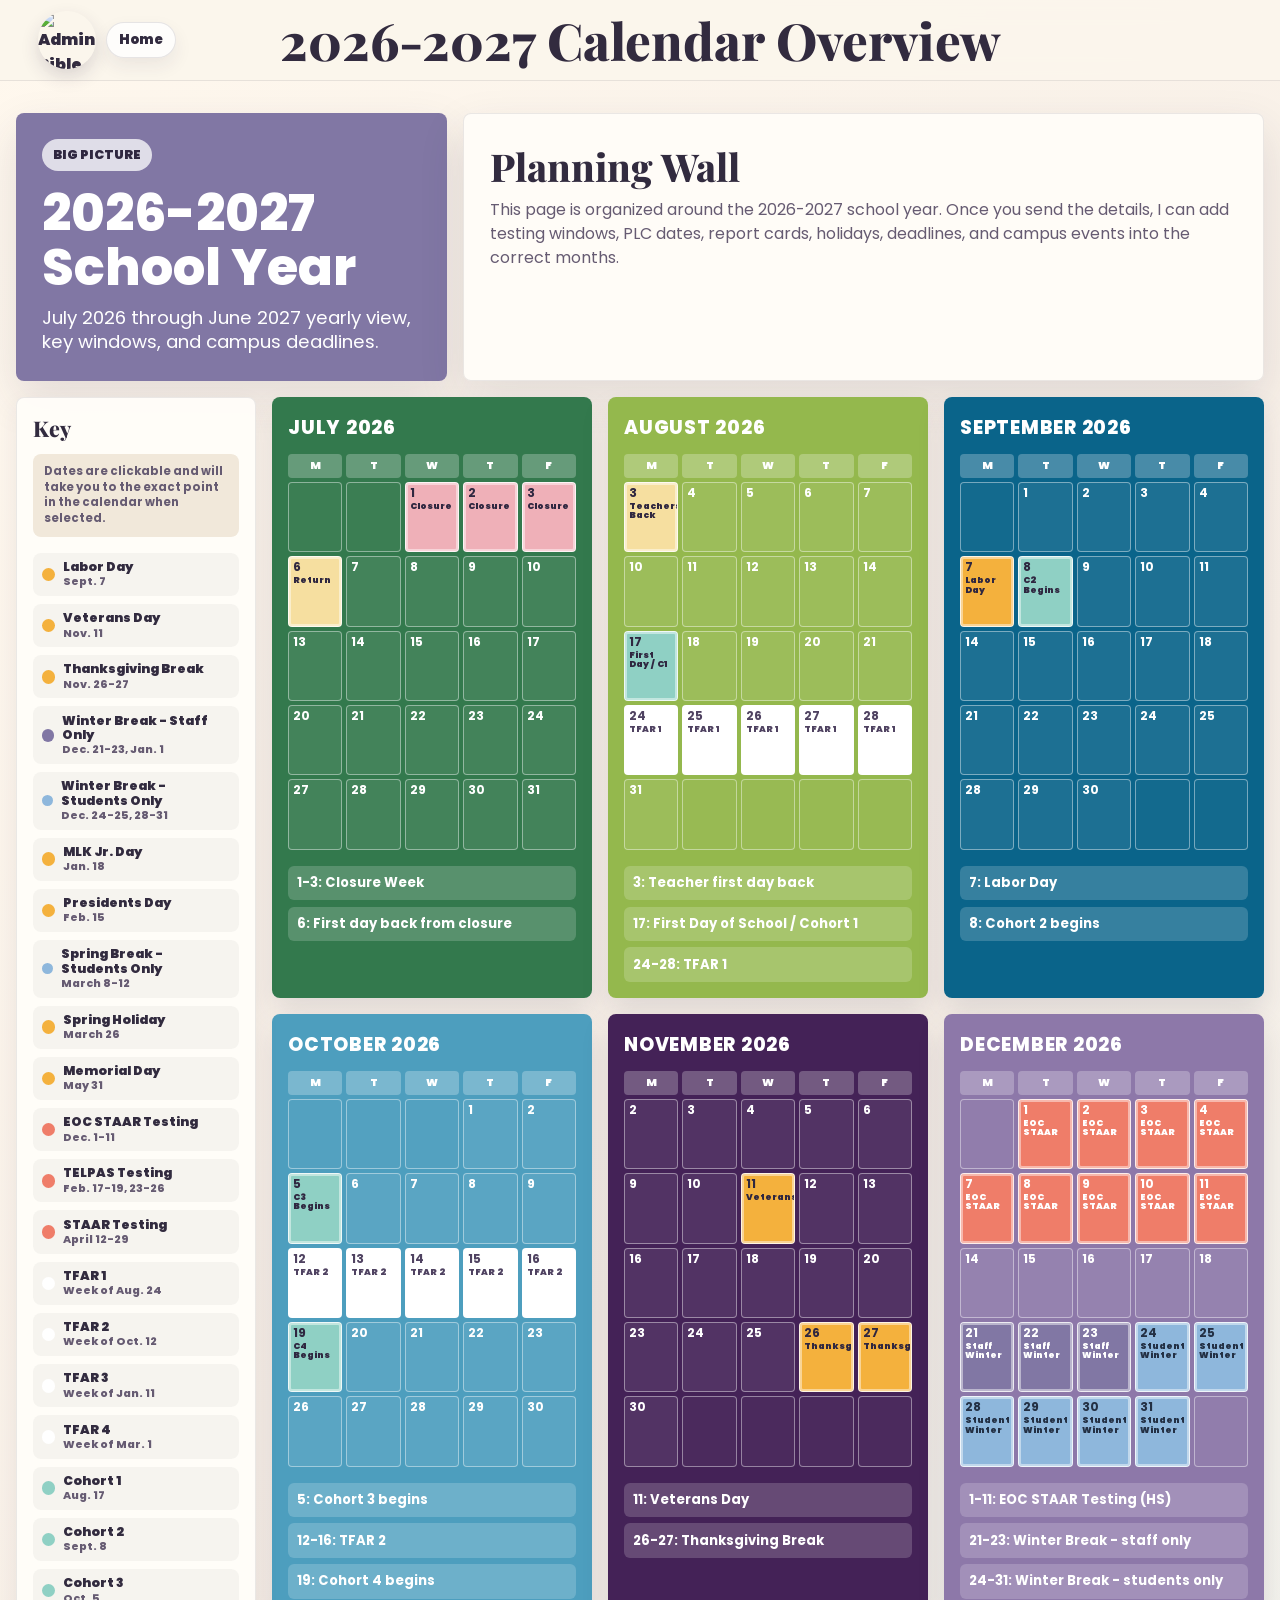
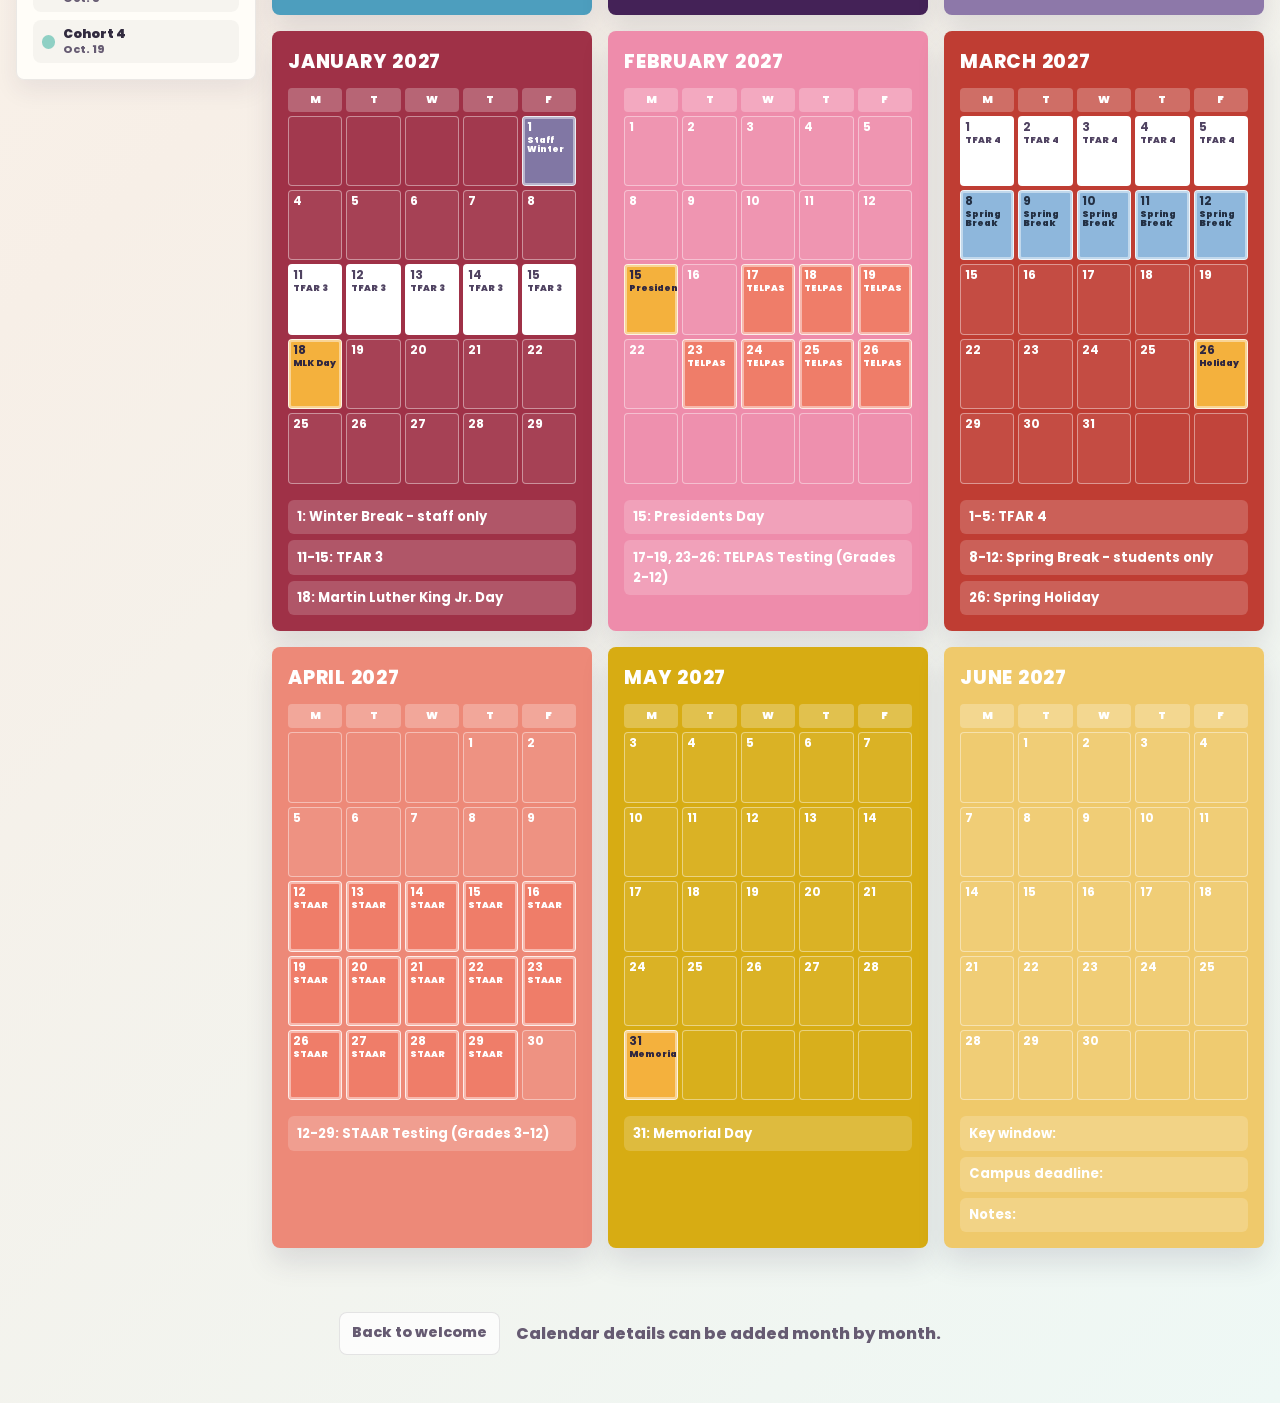
==== calendar-overview.html @ 31f6d1d5 "Add files via upload" ====
<!doctype html>
<html lang="en">
  <head>
    <meta charset="UTF-8" />
    <meta name="viewport" content="width=device-width, initial-scale=1.0" />
    <title>2026-2027 Calendar Overview | Admin Bible Site</title>
    <link rel="preconnect" href="https://fonts.googleapis.com" />
    <link rel="preconnect" href="https://fonts.gstatic.com" crossorigin />
    <link href="https://fonts.googleapis.com/css2?family=Playfair+Display:wght@700;800&family=Poppins:wght@400;500;600;700;800;900&display=swap" rel="stylesheet" />
    <link rel="stylesheet" href="styles.css" />
  </head>
  <body>
    <header class="site-header" id="home">
      <div class="brand-group"><a class="brand" href="index.html" aria-label="Admin Bible Site home"><img src="assets/admin-bible-logo.png" alt="Admin Bible logo" /></a><a class="home-pill" href="index.html">Home</a></div>
      <div class="header-welcome">2026-2027 Calendar Overview</div>
      <div class="header-spacer" aria-hidden="true"></div>
    </header>

    <main class="calendar-overview-page">
      <section class="overview-hero">
        <div class="overview-intro-card">
          <span>Big Picture</span>
          <h1>2026-2027 School Year</h1>
          <p>July 2026 through June 2027 yearly view, key windows, and campus deadlines.</p>
        </div>
        <div class="overview-helper">
          <h2>Planning Wall</h2>
          <p>This page is organized around the 2026-2027 school year. Once you send the details, I can add testing windows, PLC dates, report cards, holidays, deadlines, and campus events into the correct months.</p>
        </div>
      </section>

      <section class="calendar-workspace">
        <aside class="calendar-key" aria-label="Clickable calendar key">
          <h2>Key</h2>
          <p class="key-note">Dates are clickable and will take you to the exact point in the calendar when selected.</p>
          <a href="#labor-day"><b class="legend-dot dayoff"></b><span>Labor Day<br><small>Sept. 7</small></span></a>
          <a href="#veterans-day"><b class="legend-dot dayoff"></b><span>Veterans Day<br><small>Nov. 11</small></span></a>
          <a href="#thanksgiving-break"><b class="legend-dot dayoff"></b><span>Thanksgiving Break<br><small>Nov. 26-27</small></span></a>
          <a href="#winter-staff"><b class="legend-dot staffonly"></b><span>Winter Break - Staff Only<br><small>Dec. 21-23, Jan. 1</small></span></a>
          <a href="#winter-students"><b class="legend-dot studentonly"></b><span>Winter Break - Students Only<br><small>Dec. 24-25, 28-31</small></span></a>
          <a href="#mlk-day"><b class="legend-dot dayoff"></b><span>MLK Jr. Day<br><small>Jan. 18</small></span></a>
          <a href="#presidents-day"><b class="legend-dot dayoff"></b><span>Presidents Day<br><small>Feb. 15</small></span></a>
          <a href="#spring-break"><b class="legend-dot studentonly"></b><span>Spring Break - Students Only<br><small>March 8-12</small></span></a>
          <a href="#spring-holiday"><b class="legend-dot dayoff"></b><span>Spring Holiday<br><small>March 26</small></span></a>
          <a href="#memorial-day"><b class="legend-dot dayoff"></b><span>Memorial Day<br><small>May 31</small></span></a>
          <a href="#eoc-staar"><b class="legend-dot testing"></b><span>EOC STAAR Testing<br><small>Dec. 1-11</small></span></a>
          <a href="#telpas"><b class="legend-dot testing"></b><span>TELPAS Testing<br><small>Feb. 17-19, 23-26</small></span></a>
          <a href="#staar"><b class="legend-dot testing"></b><span>STAAR Testing<br><small>April 12-29</small></span></a>
          <a href="#tfar-1"><b class="legend-dot benchmark"></b><span>TFAR 1<br><small>Week of Aug. 24</small></span></a>
          <a href="#tfar-2"><b class="legend-dot benchmark"></b><span>TFAR 2<br><small>Week of Oct. 12</small></span></a>
          <a href="#tfar-3"><b class="legend-dot benchmark"></b><span>TFAR 3<br><small>Week of Jan. 11</small></span></a>
          <a href="#tfar-4"><b class="legend-dot benchmark"></b><span>TFAR 4<br><small>Week of Mar. 1</small></span></a>
          <a href="#cohort-1"><b class="legend-dot cohort"></b><span>Cohort 1<br><small>Aug. 17</small></span></a>
          <a href="#cohort-2"><b class="legend-dot cohort"></b><span>Cohort 2<br><small>Sept. 8</small></span></a>
          <a href="#cohort-3"><b class="legend-dot cohort"></b><span>Cohort 3<br><small>Oct. 5</small></span></a>
          <a href="#cohort-4"><b class="legend-dot cohort"></b><span>Cohort 4<br><small>Oct. 19</small></span></a>
        </aside>
        <section class="year-wall" aria-label="2026-2027 school year weekday calendar overview">
          <article class="month-card m-jul" id="july-2026">
            <h3>JULY 2026</h3>
            <div class="mini-calendar weekday-only" aria-label="July 2026 weekday planning grid">
              <span class="weekday">M</span><span class="weekday">T</span><span class="weekday">W</span><span class="weekday">T</span><span class="weekday">F</span><span class="empty"></span><span class="empty"></span><span class="date-cell event-day closure" title="Closure Week" id="closure-week"><b>1</b><em>Closure</em></span><span class="date-cell event-day closure" title="Closure Week"><b>2</b><em>Closure</em></span><span class="date-cell event-day closure" title="Closure Week"><b>3</b><em>Closure</em></span><span class="date-cell event-day return" title="First day back from closure" id="closure-return"><b>6</b><em>Return</em></span><span class="date-cell"><b>7</b></span><span class="date-cell"><b>8</b></span><span class="date-cell"><b>9</b></span><span class="date-cell"><b>10</b></span><span class="date-cell"><b>13</b></span><span class="date-cell"><b>14</b></span><span class="date-cell"><b>15</b></span><span class="date-cell"><b>16</b></span><span class="date-cell"><b>17</b></span><span class="date-cell"><b>20</b></span><span class="date-cell"><b>21</b></span><span class="date-cell"><b>22</b></span><span class="date-cell"><b>23</b></span><span class="date-cell"><b>24</b></span><span class="date-cell"><b>27</b></span><span class="date-cell"><b>28</b></span><span class="date-cell"><b>29</b></span><span class="date-cell"><b>30</b></span><span class="date-cell"><b>31</b></span>
            </div>
            <div class="month-notes">
              <p>1-3: Closure Week</p><p>6: First day back from closure</p>
            </div>
          </article>
<article class="month-card m-aug" id="august-2026">
            <h3>AUGUST 2026</h3>
            <div class="mini-calendar weekday-only" aria-label="August 2026 weekday planning grid">
              <span class="weekday">M</span><span class="weekday">T</span><span class="weekday">W</span><span class="weekday">T</span><span class="weekday">F</span><span class="date-cell event-day teacher" title="Teacher first day back" id="teacher-return"><b>3</b><em>Teachers Back</em></span><span class="date-cell"><b>4</b></span><span class="date-cell"><b>5</b></span><span class="date-cell"><b>6</b></span><span class="date-cell"><b>7</b></span><span class="date-cell"><b>10</b></span><span class="date-cell"><b>11</b></span><span class="date-cell"><b>12</b></span><span class="date-cell"><b>13</b></span><span class="date-cell"><b>14</b></span><span class="date-cell event-day cohort" title="First Day of School / Cohort 1" id="cohort-1"><b>17</b><em>First Day / C1</em></span><span class="date-cell"><b>18</b></span><span class="date-cell"><b>19</b></span><span class="date-cell"><b>20</b></span><span class="date-cell"><b>21</b></span><span class="date-cell event-day benchmark" title="TFAR 1" id="tfar-1"><b>24</b><em>TFAR 1</em></span><span class="date-cell event-day benchmark" title="TFAR 1"><b>25</b><em>TFAR 1</em></span><span class="date-cell event-day benchmark" title="TFAR 1"><b>26</b><em>TFAR 1</em></span><span class="date-cell event-day benchmark" title="TFAR 1"><b>27</b><em>TFAR 1</em></span><span class="date-cell event-day benchmark" title="TFAR 1"><b>28</b><em>TFAR 1</em></span><span class="date-cell"><b>31</b></span><span class="empty"></span><span class="empty"></span><span class="empty"></span><span class="empty"></span>
            </div>
            <div class="month-notes">
              <p>3: Teacher first day back</p><p>17: First Day of School / Cohort 1</p><p>24-28: TFAR 1</p>
            </div>
          </article>
<article class="month-card m-sep" id="september-2026">
            <h3>SEPTEMBER 2026</h3>
            <div class="mini-calendar weekday-only" aria-label="September 2026 weekday planning grid">
              <span class="weekday">M</span><span class="weekday">T</span><span class="weekday">W</span><span class="weekday">T</span><span class="weekday">F</span><span class="empty"></span><span class="date-cell"><b>1</b></span><span class="date-cell"><b>2</b></span><span class="date-cell"><b>3</b></span><span class="date-cell"><b>4</b></span><span class="date-cell event-day dayoff" title="Labor Day" id="labor-day"><b>7</b><em>Labor Day</em></span><span class="date-cell event-day cohort" title="Cohort 2 begins" id="cohort-2"><b>8</b><em>C2 Begins</em></span><span class="date-cell"><b>9</b></span><span class="date-cell"><b>10</b></span><span class="date-cell"><b>11</b></span><span class="date-cell"><b>14</b></span><span class="date-cell"><b>15</b></span><span class="date-cell"><b>16</b></span><span class="date-cell"><b>17</b></span><span class="date-cell"><b>18</b></span><span class="date-cell"><b>21</b></span><span class="date-cell"><b>22</b></span><span class="date-cell"><b>23</b></span><span class="date-cell"><b>24</b></span><span class="date-cell"><b>25</b></span><span class="date-cell"><b>28</b></span><span class="date-cell"><b>29</b></span><span class="date-cell"><b>30</b></span><span class="empty"></span><span class="empty"></span>
            </div>
            <div class="month-notes">
              <p>7: Labor Day</p><p>8: Cohort 2 begins</p>
            </div>
          </article>
<article class="month-card m-oct" id="october-2026">
            <h3>OCTOBER 2026</h3>
            <div class="mini-calendar weekday-only" aria-label="October 2026 weekday planning grid">
              <span class="weekday">M</span><span class="weekday">T</span><span class="weekday">W</span><span class="weekday">T</span><span class="weekday">F</span><span class="empty"></span><span class="empty"></span><span class="empty"></span><span class="date-cell"><b>1</b></span><span class="date-cell"><b>2</b></span><span class="date-cell event-day cohort" title="Cohort 3 begins" id="cohort-3"><b>5</b><em>C3 Begins</em></span><span class="date-cell"><b>6</b></span><span class="date-cell"><b>7</b></span><span class="date-cell"><b>8</b></span><span class="date-cell"><b>9</b></span><span class="date-cell event-day benchmark" title="TFAR 2" id="tfar-2"><b>12</b><em>TFAR 2</em></span><span class="date-cell event-day benchmark" title="TFAR 2"><b>13</b><em>TFAR 2</em></span><span class="date-cell event-day benchmark" title="TFAR 2"><b>14</b><em>TFAR 2</em></span><span class="date-cell event-day benchmark" title="TFAR 2"><b>15</b><em>TFAR 2</em></span><span class="date-cell event-day benchmark" title="TFAR 2"><b>16</b><em>TFAR 2</em></span><span class="date-cell event-day cohort" title="Cohort 4 begins" id="cohort-4"><b>19</b><em>C4 Begins</em></span><span class="date-cell"><b>20</b></span><span class="date-cell"><b>21</b></span><span class="date-cell"><b>22</b></span><span class="date-cell"><b>23</b></span><span class="date-cell"><b>26</b></span><span class="date-cell"><b>27</b></span><span class="date-cell"><b>28</b></span><span class="date-cell"><b>29</b></span><span class="date-cell"><b>30</b></span>
            </div>
            <div class="month-notes">
              <p>5: Cohort 3 begins</p><p>12-16: TFAR 2</p><p>19: Cohort 4 begins</p>
            </div>
          </article>
<article class="month-card m-nov" id="november-2026">
            <h3>NOVEMBER 2026</h3>
            <div class="mini-calendar weekday-only" aria-label="November 2026 weekday planning grid">
              <span class="weekday">M</span><span class="weekday">T</span><span class="weekday">W</span><span class="weekday">T</span><span class="weekday">F</span><span class="date-cell"><b>2</b></span><span class="date-cell"><b>3</b></span><span class="date-cell"><b>4</b></span><span class="date-cell"><b>5</b></span><span class="date-cell"><b>6</b></span><span class="date-cell"><b>9</b></span><span class="date-cell"><b>10</b></span><span class="date-cell event-day dayoff" title="Veterans Day" id="veterans-day"><b>11</b><em>Veterans</em></span><span class="date-cell"><b>12</b></span><span class="date-cell"><b>13</b></span><span class="date-cell"><b>16</b></span><span class="date-cell"><b>17</b></span><span class="date-cell"><b>18</b></span><span class="date-cell"><b>19</b></span><span class="date-cell"><b>20</b></span><span class="date-cell"><b>23</b></span><span class="date-cell"><b>24</b></span><span class="date-cell"><b>25</b></span><span class="date-cell event-day dayoff" title="Thanksgiving Break" id="thanksgiving-break"><b>26</b><em>Thanksgiving</em></span><span class="date-cell event-day dayoff" title="Thanksgiving Break"><b>27</b><em>Thanksgiving</em></span><span class="date-cell"><b>30</b></span><span class="empty"></span><span class="empty"></span><span class="empty"></span><span class="empty"></span>
            </div>
            <div class="month-notes">
              <p>11: Veterans Day</p><p>26-27: Thanksgiving Break</p>
            </div>
          </article>
<article class="month-card m-dec" id="december-2026">
            <h3>DECEMBER 2026</h3>
            <div class="mini-calendar weekday-only" aria-label="December 2026 weekday planning grid">
              <span class="weekday">M</span><span class="weekday">T</span><span class="weekday">W</span><span class="weekday">T</span><span class="weekday">F</span><span class="empty"></span><span class="date-cell event-day testing" title="EOC STAAR Testing (HS)" id="eoc-staar"><b>1</b><em>EOC STAAR</em></span><span class="date-cell event-day testing" title="EOC STAAR Testing (HS)"><b>2</b><em>EOC STAAR</em></span><span class="date-cell event-day testing" title="EOC STAAR Testing (HS)"><b>3</b><em>EOC STAAR</em></span><span class="date-cell event-day testing" title="EOC STAAR Testing (HS)"><b>4</b><em>EOC STAAR</em></span><span class="date-cell event-day testing" title="EOC STAAR Testing (HS)"><b>7</b><em>EOC STAAR</em></span><span class="date-cell event-day testing" title="EOC STAAR Testing (HS)"><b>8</b><em>EOC STAAR</em></span><span class="date-cell event-day testing" title="EOC STAAR Testing (HS)"><b>9</b><em>EOC STAAR</em></span><span class="date-cell event-day testing" title="EOC STAAR Testing (HS)"><b>10</b><em>EOC STAAR</em></span><span class="date-cell event-day testing" title="EOC STAAR Testing (HS)"><b>11</b><em>EOC STAAR</em></span><span class="date-cell"><b>14</b></span><span class="date-cell"><b>15</b></span><span class="date-cell"><b>16</b></span><span class="date-cell"><b>17</b></span><span class="date-cell"><b>18</b></span><span class="date-cell event-day staffonly" title="Winter Break - staff only" id="winter-staff"><b>21</b><em>Staff Winter</em></span><span class="date-cell event-day staffonly" title="Winter Break - staff only"><b>22</b><em>Staff Winter</em></span><span class="date-cell event-day staffonly" title="Winter Break - staff only"><b>23</b><em>Staff Winter</em></span><span class="date-cell event-day studentonly" title="Winter Break - students only" id="winter-students"><b>24</b><em>Student Winter</em></span><span class="date-cell event-day studentonly" title="Winter Break - students only"><b>25</b><em>Student Winter</em></span><span class="date-cell event-day studentonly" title="Winter Break - students only"><b>28</b><em>Student Winter</em></span><span class="date-cell event-day studentonly" title="Winter Break - students only"><b>29</b><em>Student Winter</em></span><span class="date-cell event-day studentonly" title="Winter Break - students only"><b>30</b><em>Student Winter</em></span><span class="date-cell event-day studentonly" title="Winter Break - students only"><b>31</b><em>Student Winter</em></span><span class="empty"></span>
            </div>
            <div class="month-notes">
              <p>1-11: EOC STAAR Testing (HS)</p><p>21-23: Winter Break - staff only</p><p>24-31: Winter Break - students only</p>
            </div>
          </article>
<article class="month-card m-jan" id="january-2027">
            <h3>JANUARY 2027</h3>
            <div class="mini-calendar weekday-only" aria-label="January 2027 weekday planning grid">
              <span class="weekday">M</span><span class="weekday">T</span><span class="weekday">W</span><span class="weekday">T</span><span class="weekday">F</span><span class="empty"></span><span class="empty"></span><span class="empty"></span><span class="empty"></span><span class="date-cell event-day staffonly" title="Winter Break - staff only" id="winter-staff-jan"><b>1</b><em>Staff Winter</em></span><span class="date-cell"><b>4</b></span><span class="date-cell"><b>5</b></span><span class="date-cell"><b>6</b></span><span class="date-cell"><b>7</b></span><span class="date-cell"><b>8</b></span><span class="date-cell event-day benchmark" title="TFAR 3" id="tfar-3"><b>11</b><em>TFAR 3</em></span><span class="date-cell event-day benchmark" title="TFAR 3"><b>12</b><em>TFAR 3</em></span><span class="date-cell event-day benchmark" title="TFAR 3"><b>13</b><em>TFAR 3</em></span><span class="date-cell event-day benchmark" title="TFAR 3"><b>14</b><em>TFAR 3</em></span><span class="date-cell event-day benchmark" title="TFAR 3"><b>15</b><em>TFAR 3</em></span><span class="date-cell event-day dayoff" title="Martin Luther King Jr. Day" id="mlk-day"><b>18</b><em>MLK Day</em></span><span class="date-cell"><b>19</b></span><span class="date-cell"><b>20</b></span><span class="date-cell"><b>21</b></span><span class="date-cell"><b>22</b></span><span class="date-cell"><b>25</b></span><span class="date-cell"><b>26</b></span><span class="date-cell"><b>27</b></span><span class="date-cell"><b>28</b></span><span class="date-cell"><b>29</b></span>
            </div>
            <div class="month-notes">
              <p>1: Winter Break - staff only</p><p>11-15: TFAR 3</p><p>18: Martin Luther King Jr. Day</p>
            </div>
          </article>
<article class="month-card m-feb" id="february-2027">
            <h3>FEBRUARY 2027</h3>
            <div class="mini-calendar weekday-only" aria-label="February 2027 weekday planning grid">
              <span class="weekday">M</span><span class="weekday">T</span><span class="weekday">W</span><span class="weekday">T</span><span class="weekday">F</span><span class="date-cell"><b>1</b></span><span class="date-cell"><b>2</b></span><span class="date-cell"><b>3</b></span><span class="date-cell"><b>4</b></span><span class="date-cell"><b>5</b></span><span class="date-cell"><b>8</b></span><span class="date-cell"><b>9</b></span><span class="date-cell"><b>10</b></span><span class="date-cell"><b>11</b></span><span class="date-cell"><b>12</b></span><span class="date-cell event-day dayoff" title="Presidents Day" id="presidents-day"><b>15</b><em>Presidents</em></span><span class="date-cell"><b>16</b></span><span class="date-cell event-day testing" title="TELPAS Testing (Grades 2-12)" id="telpas"><b>17</b><em>TELPAS</em></span><span class="date-cell event-day testing" title="TELPAS Testing (Grades 2-12)"><b>18</b><em>TELPAS</em></span><span class="date-cell event-day testing" title="TELPAS Testing (Grades 2-12)"><b>19</b><em>TELPAS</em></span><span class="date-cell"><b>22</b></span><span class="date-cell event-day testing" title="TELPAS Testing (Grades 2-12)"><b>23</b><em>TELPAS</em></span><span class="date-cell event-day testing" title="TELPAS Testing (Grades 2-12)"><b>24</b><em>TELPAS</em></span><span class="date-cell event-day testing" title="TELPAS Testing (Grades 2-12)"><b>25</b><em>TELPAS</em></span><span class="date-cell event-day testing" title="TELPAS Testing (Grades 2-12)"><b>26</b><em>TELPAS</em></span><span class="empty"></span><span class="empty"></span><span class="empty"></span><span class="empty"></span><span class="empty"></span>
            </div>
            <div class="month-notes">
              <p>15: Presidents Day</p><p>17-19, 23-26: TELPAS Testing (Grades 2-12)</p>
            </div>
          </article>
<article class="month-card m-mar" id="march-2027">
            <h3>MARCH 2027</h3>
            <div class="mini-calendar weekday-only" aria-label="March 2027 weekday planning grid">
              <span class="weekday">M</span><span class="weekday">T</span><span class="weekday">W</span><span class="weekday">T</span><span class="weekday">F</span><span class="date-cell event-day benchmark" title="TFAR 4" id="tfar-4"><b>1</b><em>TFAR 4</em></span><span class="date-cell event-day benchmark" title="TFAR 4"><b>2</b><em>TFAR 4</em></span><span class="date-cell event-day benchmark" title="TFAR 4"><b>3</b><em>TFAR 4</em></span><span class="date-cell event-day benchmark" title="TFAR 4"><b>4</b><em>TFAR 4</em></span><span class="date-cell event-day benchmark" title="TFAR 4"><b>5</b><em>TFAR 4</em></span><span class="date-cell event-day studentonly" title="Spring Break - students only" id="spring-break"><b>8</b><em>Spring Break</em></span><span class="date-cell event-day studentonly" title="Spring Break - students only"><b>9</b><em>Spring Break</em></span><span class="date-cell event-day studentonly" title="Spring Break - students only"><b>10</b><em>Spring Break</em></span><span class="date-cell event-day studentonly" title="Spring Break - students only"><b>11</b><em>Spring Break</em></span><span class="date-cell event-day studentonly" title="Spring Break - students only"><b>12</b><em>Spring Break</em></span><span class="date-cell"><b>15</b></span><span class="date-cell"><b>16</b></span><span class="date-cell"><b>17</b></span><span class="date-cell"><b>18</b></span><span class="date-cell"><b>19</b></span><span class="date-cell"><b>22</b></span><span class="date-cell"><b>23</b></span><span class="date-cell"><b>24</b></span><span class="date-cell"><b>25</b></span><span class="date-cell event-day dayoff" title="Spring Holiday" id="spring-holiday"><b>26</b><em>Holiday</em></span><span class="date-cell"><b>29</b></span><span class="date-cell"><b>30</b></span><span class="date-cell"><b>31</b></span><span class="empty"></span><span class="empty"></span>
            </div>
            <div class="month-notes">
              <p>1-5: TFAR 4</p><p>8-12: Spring Break - students only</p><p>26: Spring Holiday</p>
            </div>
          </article>
<article class="month-card m-apr" id="april-2027">
            <h3>APRIL 2027</h3>
            <div class="mini-calendar weekday-only" aria-label="April 2027 weekday planning grid">
              <span class="weekday">M</span><span class="weekday">T</span><span class="weekday">W</span><span class="weekday">T</span><span class="weekday">F</span><span class="empty"></span><span class="empty"></span><span class="empty"></span><span class="date-cell"><b>1</b></span><span class="date-cell"><b>2</b></span><span class="date-cell"><b>5</b></span><span class="date-cell"><b>6</b></span><span class="date-cell"><b>7</b></span><span class="date-cell"><b>8</b></span><span class="date-cell"><b>9</b></span><span class="date-cell event-day testing" title="STAAR Testing (Grades 3-12)" id="staar"><b>12</b><em>STAAR</em></span><span class="date-cell event-day testing" title="STAAR Testing (Grades 3-12)"><b>13</b><em>STAAR</em></span><span class="date-cell event-day testing" title="STAAR Testing (Grades 3-12)"><b>14</b><em>STAAR</em></span><span class="date-cell event-day testing" title="STAAR Testing (Grades 3-12)"><b>15</b><em>STAAR</em></span><span class="date-cell event-day testing" title="STAAR Testing (Grades 3-12)"><b>16</b><em>STAAR</em></span><span class="date-cell event-day testing" title="STAAR Testing (Grades 3-12)"><b>19</b><em>STAAR</em></span><span class="date-cell event-day testing" title="STAAR Testing (Grades 3-12)"><b>20</b><em>STAAR</em></span><span class="date-cell event-day testing" title="STAAR Testing (Grades 3-12)"><b>21</b><em>STAAR</em></span><span class="date-cell event-day testing" title="STAAR Testing (Grades 3-12)"><b>22</b><em>STAAR</em></span><span class="date-cell event-day testing" title="STAAR Testing (Grades 3-12)"><b>23</b><em>STAAR</em></span><span class="date-cell event-day testing" title="STAAR Testing (Grades 3-12)"><b>26</b><em>STAAR</em></span><span class="date-cell event-day testing" title="STAAR Testing (Grades 3-12)"><b>27</b><em>STAAR</em></span><span class="date-cell event-day testing" title="STAAR Testing (Grades 3-12)"><b>28</b><em>STAAR</em></span><span class="date-cell event-day testing" title="STAAR Testing (Grades 3-12)"><b>29</b><em>STAAR</em></span><span class="date-cell"><b>30</b></span>
            </div>
            <div class="month-notes">
              <p>12-29: STAAR Testing (Grades 3-12)</p>
            </div>
          </article>
<article class="month-card m-may" id="may-2027">
            <h3>MAY 2027</h3>
            <div class="mini-calendar weekday-only" aria-label="May 2027 weekday planning grid">
              <span class="weekday">M</span><span class="weekday">T</span><span class="weekday">W</span><span class="weekday">T</span><span class="weekday">F</span><span class="date-cell"><b>3</b></span><span class="date-cell"><b>4</b></span><span class="date-cell"><b>5</b></span><span class="date-cell"><b>6</b></span><span class="date-cell"><b>7</b></span><span class="date-cell"><b>10</b></span><span class="date-cell"><b>11</b></span><span class="date-cell"><b>12</b></span><span class="date-cell"><b>13</b></span><span class="date-cell"><b>14</b></span><span class="date-cell"><b>17</b></span><span class="date-cell"><b>18</b></span><span class="date-cell"><b>19</b></span><span class="date-cell"><b>20</b></span><span class="date-cell"><b>21</b></span><span class="date-cell"><b>24</b></span><span class="date-cell"><b>25</b></span><span class="date-cell"><b>26</b></span><span class="date-cell"><b>27</b></span><span class="date-cell"><b>28</b></span><span class="date-cell event-day dayoff" title="Memorial Day" id="memorial-day"><b>31</b><em>Memorial</em></span><span class="empty"></span><span class="empty"></span><span class="empty"></span><span class="empty"></span>
            </div>
            <div class="month-notes">
              <p>31: Memorial Day</p>
            </div>
          </article>
<article class="month-card m-jun" id="june-2027">
            <h3>JUNE 2027</h3>
            <div class="mini-calendar weekday-only" aria-label="June 2027 weekday planning grid">
              <span class="weekday">M</span><span class="weekday">T</span><span class="weekday">W</span><span class="weekday">T</span><span class="weekday">F</span><span class="empty"></span><span class="date-cell"><b>1</b></span><span class="date-cell"><b>2</b></span><span class="date-cell"><b>3</b></span><span class="date-cell"><b>4</b></span><span class="date-cell"><b>7</b></span><span class="date-cell"><b>8</b></span><span class="date-cell"><b>9</b></span><span class="date-cell"><b>10</b></span><span class="date-cell"><b>11</b></span><span class="date-cell"><b>14</b></span><span class="date-cell"><b>15</b></span><span class="date-cell"><b>16</b></span><span class="date-cell"><b>17</b></span><span class="date-cell"><b>18</b></span><span class="date-cell"><b>21</b></span><span class="date-cell"><b>22</b></span><span class="date-cell"><b>23</b></span><span class="date-cell"><b>24</b></span><span class="date-cell"><b>25</b></span><span class="date-cell"><b>28</b></span><span class="date-cell"><b>29</b></span><span class="date-cell"><b>30</b></span><span class="empty"></span><span class="empty"></span>
            </div>
            <div class="month-notes">
              <p>Key window:</p><p>Campus deadline:</p><p>Notes:</p>
            </div>
          </article>
        </section>
      </section>
    </main>

    <footer>
      <a href="index.html">Back to welcome</a>
      <p>Calendar details can be added month by month.</p>
    </footer>
  </body>
</html>
---- styles.css ----
:root {
  --pink: #edb9bb;
  --cream: #f1e8da;
  --mint: #8fd0c4;
  --yellow: #f6dfa0;
  --blue: #8eb7dc;
  --purple: #8177a4;
  --ink: #322b3f;
  --muted: #665b72;
  --paper: #fbf6ec;
  --white: #fffdf9;
  --shadow: 0 18px 45px rgba(57, 43, 77, .13);
}

* { box-sizing: border-box; }
html { scroll-behavior: smooth; }
body {
  margin: 0;
  color: var(--ink);
  font-family: 'Poppins', Arial, Helvetica, sans-serif;
  background: linear-gradient(135deg, #fff8ee 0%, #f7efe7 45%, #eef8f5 100%);
}
a { color: inherit; text-decoration: none; }

.site-header {
  position: sticky;
  top: 0;
  z-index: 10;
  display: grid;
  grid-template-columns: 4.5rem 1fr 4.5rem;
  align-items: center;
  gap: 1rem;
  padding: .7rem clamp(1rem, 3vw, 2.5rem);
  background: rgba(251, 246, 236, .92);
  border-bottom: 1px solid rgba(50, 43, 63, .1);
  backdrop-filter: blur(14px);
}
.brand { display: flex; align-items: center; justify-content: flex-start; font-weight: 900; }
.brand img {
  width: 3.6rem;
  height: 3.6rem;
  border-radius: 50%;
  object-fit: cover;
  box-shadow: 0 8px 18px rgba(57, 43, 77, .16);
}
.book-logo { display: none; }
nav { display: flex; flex-wrap: wrap; justify-content: flex-end; gap: .45rem; }
nav a, footer a {
  padding: .55rem .75rem;
  border: 1px solid rgba(50, 43, 63, .12);
  border-radius: 8px;
  background: rgba(255, 255, 255, .72);
  font-size: .9rem;
  font-weight: 800;
}

.hero {
  width: min(1180px, calc(100% - 2rem));
  margin: 2rem auto;
}
.tab-pink { background: var(--pink); }
.tab-cream { background: var(--cream); }
.tab-mint { background: var(--mint); }
.tab-yellow { background: var(--yellow); }
.tab-blue { background: var(--blue); }
.tab-purple { background: var(--purple); }

.hero-grid {
  display: grid;
  grid-template-columns: 1fr;
  gap: 1.4rem;
  margin-top: 1.4rem;
}
.welcome-card, .tab-board, .section {
  border: 1px solid rgba(50, 43, 63, .1);
  border-radius: 8px;
  background: rgba(255, 253, 249, .86);
  box-shadow: var(--shadow);
}
.welcome-card {
  display: grid;
  justify-items: center;
  text-align: center;
  min-height: auto;
  padding: clamp(2rem, 5vw, 4rem);
  background: var(--pink);
}
.eyebrow {
  margin: 0 0 .45rem;
  color: #6d4773;
  font-size: .82rem;
  font-weight: 900;
  letter-spacing: .12em;
  text-transform: uppercase;
}
h1, h2, h3, p { margin-top: 0; }
h1, h2 { font-family: 'Playfair Display', Georgia, serif; font-weight: 800; }
h1 {
  margin-bottom: 1rem;
  font-size: clamp(3.5rem, 8vw, 6.8rem);
  line-height: .95;
}
.welcome-title {
  margin: 0 0 .35rem;
  color: #322b3f;
  font-size: clamp(5.5rem, 12vw, 10rem);
  line-height: .82;
}
.site-name {
  margin: 0 0 1.3rem;
  color: #6d4773;
  font-family: 'Playfair Display', Georgia, serif;
  font-size: clamp(1.8rem, 3.4vw, 3rem);
  font-weight: 800;
}

.welcome-copy {
  max-width: 900px;
  color: #594c66;
  font-size: clamp(.82rem, 1.05vw, 1rem);
  line-height: 1.45;
}
.welcome-copy p {
  margin: 0 0 .72rem;
}
.welcome-copy p:last-child {
  margin-bottom: 0;
}
.primary-link {
  display: inline-flex;
  align-self: flex-start;
  margin-top: 2rem;
  padding: .85rem 1rem;
  border-radius: 8px;
  background: rgba(255, 255, 255, .75);
  font-weight: 900;
}
.tab-board { padding: clamp(1rem, 3vw, 2rem); }
.board-heading {
  padding: 1.4rem;
  color: white;
  background: var(--purple);
  border-radius: 8px;
}
.board-heading .eyebrow { color: #fff0c7; }
.board-heading h2 {
  margin-bottom: .4rem;
  font-size: clamp(2rem, 4vw, 3.4rem);
}
.board-heading p { margin-bottom: 0; color: #f8f0ff; font-size: 1.1rem; }
.tabs-grid {
  display: grid;
  grid-template-columns: repeat(3, minmax(0, 1fr));
  gap: 1rem;
  margin-top: 1rem;
}
.tab-card {
  min-height: 12rem;
  display: flex;
  flex-direction: column;
  justify-content: space-between;
  padding: 1.15rem;
  border: 1px solid rgba(50, 43, 63, .12);
  border-radius: 8px;
  box-shadow: 0 12px 24px rgba(57, 43, 77, .1);
}
.tab-card span {
  align-self: flex-start;
  padding: .45rem .6rem;
  border-radius: 999px;
  background: rgba(255, 255, 255, .66);
  font-size: .78rem;
  font-weight: 900;
  text-transform: uppercase;
}
.tab-card strong { display: block; margin: 1rem 0 .35rem; font-size: 1.55rem; }
.tab-card small { color: var(--muted); font-size: .98rem; line-height: 1.3; }
.tab-purple strong, .tab-purple small { color: white; }

.section {
  width: min(1180px, calc(100% - 2rem));
  margin: 1rem auto;
  padding: clamp(1rem, 3vw, 2rem);
  scroll-margin-top: 5.5rem;
}
.section-title span {
  color: #6d4773;
  font-size: .78rem;
  font-weight: 900;
  letter-spacing: .1em;
  text-transform: uppercase;
}
.section-title h2 { margin: .25rem 0 1rem; font-size: clamp(1.7rem, 3vw, 2.7rem); }
.link-grid {
  display: grid;
  grid-template-columns: repeat(4, minmax(0, 1fr));
  gap: .9rem;
}
.link-grid.three { grid-template-columns: repeat(3, minmax(0, 1fr)); }
.link-grid a, .overview-card div {
  min-height: 6rem;
  display: flex;
  align-items: center;
  padding: 1rem;
  border: 1px solid rgba(50, 43, 63, .1);
  border-radius: 8px;
  background: var(--white);
  box-shadow: 0 10px 24px rgba(57, 43, 77, .08);
  font-weight: 900;
}
.link-grid a::before {
  content: '';
  width: .85rem;
  aspect-ratio: 1;
  margin-right: .7rem;
  border-radius: 50%;
  background: var(--mint);
}
.overview-card {
  display: grid;
  grid-template-columns: repeat(4, minmax(0, 1fr));
  gap: .9rem;
}
.overview-card div { display: block; }
.overview-card b { display: block; margin-bottom: .45rem; }
.overview-card p { color: var(--muted); margin-bottom: 0; }
footer {
  display: flex;
  flex-wrap: wrap;
  justify-content: center;
  gap: 1rem;
  padding: 2rem 1rem 3rem;
  color: var(--muted);
  font-weight: 800;
}
footer p { margin: .55rem 0; }

@media (max-width: 920px) {
  .site-header, .hero-grid { display: grid; grid-template-columns: 1fr; }
  nav { justify-content: start; }
  .welcome-card { min-height: auto; }
  .tabs-grid, .link-grid, .link-grid.three, .overview-card { grid-template-columns: 1fr; }
}


.calendar-page {
  background: rgba(255, 253, 249, .92);
}
.calendar-page .section-title p {
  max-width: 760px;
  color: var(--muted);
  margin-top: -.4rem;
}
.calendar-preview-grid {
  display: grid;
  grid-template-columns: repeat(3, minmax(0, 1fr));
  gap: 1rem;
}
.calendar-card {
  overflow: hidden;
  border: 1px solid rgba(50, 43, 63, .12);
  border-radius: 8px;
  background: white;
  box-shadow: 0 14px 28px rgba(57, 43, 77, .1);
}
.calendar-image-link {
  display: block;
  background: var(--cream);
  border-bottom: 1px solid rgba(50, 43, 63, .1);
}
.calendar-image-link img {
  display: block;
  width: 100%;
  aspect-ratio: 1 / .78;
  object-fit: cover;
  object-position: top center;
}
.calendar-card-body {
  padding: 1rem;
}
.calendar-card-body span {
  display: inline-flex;
  margin-bottom: .55rem;
  padding: .35rem .55rem;
  border-radius: 999px;
  background: var(--yellow);
  color: #4f4261;
  font-size: .76rem;
  font-weight: 900;
  text-transform: uppercase;
}
.calendar-card-body h3 {
  margin-bottom: .8rem;
  font-size: 1.45rem;
}
.open-calendar {
  display: inline-flex;
  justify-content: center;
  width: 100%;
  padding: .75rem .9rem;
  border-radius: 8px;
  color: white;
  background: var(--purple);
  font-weight: 900;
}
@media (max-width: 920px) {
  .calendar-preview-grid { grid-template-columns: 1fr; }
  .calendar-image-link img { aspect-ratio: 1.2 / 1; }
}


.standalone-page {
  padding-top: 1rem;
}

.site-header nav { display: none; }

.header-welcome {
  justify-self: center;
  color: var(--ink);
  font-family: 'Playfair Display', Georgia, serif;
  font-size: clamp(2.1rem, 4vw, 4rem);
  font-weight: 800;
  line-height: .95;
}
.header-spacer { width: 4.5rem; height: 1px; }

.brand-group {
  display: flex;
  align-items: center;
  gap: .65rem;
}
.home-pill {
  display: inline-flex;
  align-items: center;
  justify-content: center;
  min-height: 2.25rem;
  padding: .45rem .75rem;
  border-radius: 999px;
  background: rgba(255, 255, 255, .78);
  border: 1px solid rgba(50, 43, 63, .12);
  color: var(--ink);
  font-size: .82rem;
  font-weight: 900;
  box-shadow: 0 8px 18px rgba(57, 43, 77, .08);
}


.calendar-overview-page {
  width: min(1280px, calc(100% - 2rem));
  margin: 2rem auto;
}
.overview-hero {
  display: grid;
  grid-template-columns: minmax(18rem, .7fr) 1.3fr;
  gap: 1rem;
  margin-bottom: 1rem;
}
.overview-intro-card, .overview-helper {
  border-radius: 8px;
  box-shadow: var(--shadow);
}
.overview-intro-card {
  padding: 1.6rem;
  color: white;
  background: var(--purple);
}
.overview-intro-card span {
  display: inline-flex;
  margin-bottom: 1rem;
  padding: .45rem .7rem;
  border-radius: 999px;
  background: rgba(255, 255, 255, .75);
  color: #2f2740;
  font-size: .8rem;
  font-weight: 900;
  text-transform: uppercase;
}
.overview-intro-card h1 {
  margin: 0 0 .7rem;
  font-family: 'Poppins', Arial, Helvetica, sans-serif;
  font-size: clamp(2rem, 4vw, 3.4rem);
  line-height: 1.05;
}
.overview-intro-card p {
  margin: 0;
  font-size: 1.15rem;
  line-height: 1.35;
}
.overview-helper {
  padding: 1.6rem;
  background: rgba(255, 253, 249, .9);
  border: 1px solid rgba(50, 43, 63, .1);
}
.overview-helper h2 {
  margin-bottom: .4rem;
  font-size: clamp(1.8rem, 3vw, 2.8rem);
}
.overview-helper p {
  max-width: 780px;
  margin-bottom: 0;
  color: var(--muted);
  line-height: 1.5;
}
.calendar-workspace {
  display: grid;
  grid-template-columns: 15rem minmax(0, 1fr);
  gap: 1rem;
  align-items: start;
}
.year-wall {
  display: grid;
  grid-template-columns: repeat(3, minmax(0, 1fr));
  gap: 1rem;
}
.month-card {
  min-height: 31rem;
  padding: 1rem;
  border-radius: 8px;
  color: white;
  box-shadow: 0 14px 28px rgba(57, 43, 77, .13);
  scroll-margin-top: 7rem;
}
.month-card h3 {
  margin: 0 0 .75rem;
  color: white;
  font-family: 'Poppins', Arial, Helvetica, sans-serif;
  font-size: 1.18rem;
  font-weight: 800;
  letter-spacing: .04em;
  text-transform: uppercase;
}
.mini-calendar {
  display: grid;
  grid-template-columns: repeat(5, 1fr);
  gap: 4px;
}
.mini-calendar span {
  min-height: 4.4rem;
  border: 1px solid rgba(255, 255, 255, .42);
  background: rgba(255, 255, 255, .08);
  border-radius: 4px;
}
.month-notes {
  display: grid;
  gap: .4rem;
  margin-top: 1rem;
}
.month-notes p {
  margin: 0;
  padding: .45rem .55rem;
  border-radius: 6px;
  background: rgba(255, 255, 255, .18);
  font-size: .82rem;
  font-weight: 700;
}
.m-jan { background: #9f3147; }
.m-feb { background: #ee8cab; }
.m-mar { background: #bf3d33; }
.m-apr { background: #ed8978; }
.m-may { background: #d7ac13; }
.m-jun { background: #efc96b; }
.m-jul { background: #33794d; }
.m-aug { background: #94b84d; }
.m-sep { background: #0a648a; }
.m-oct { background: #4d9ebe; }
.m-nov { background: #442257; }
.m-dec { background: #8d78a9; }
@media (max-width: 1050px) {
  .calendar-workspace { grid-template-columns: 1fr; }
  .calendar-key { position: static; grid-template-columns: repeat(2, minmax(0, 1fr)); }
  .year-wall { grid-template-columns: repeat(2, minmax(0, 1fr)); }
}
@media (max-width: 720px) {
  .overview-hero, .year-wall, .calendar-key { grid-template-columns: 1fr; }
  .month-card { min-height: auto; }
}

.mini-calendar .weekday {
  min-height: auto;
  aspect-ratio: auto;
  padding: .25rem 0;
  border: 0;
  background: rgba(255, 255, 255, .25);
  color: white;
  font-size: .68rem;
  font-weight: 900;
  text-align: center;
}
.mini-calendar .empty {
  background: rgba(255, 255, 255, .04);
}

.calendar-legend {
  display: flex;
  flex-wrap: wrap;
  gap: .7rem;
  margin: 0 0 1rem;
  padding: .85rem;
  border: 1px solid rgba(50, 43, 63, .1);
  border-radius: 8px;
  background: rgba(255, 253, 249, .9);
  box-shadow: 0 10px 24px rgba(57, 43, 77, .08);
}
.calendar-legend span {
  display: inline-flex;
  align-items: center;
  gap: .45rem;
  font-size: .86rem;
  font-weight: 900;
}
.legend-dot {
  width: .85rem;
  aspect-ratio: 1;
  border-radius: 999px;
  display: inline-block;
}

.event-day {
  color: #2f2740;
  font-weight: 900;
  border-color: rgba(255, 255, 255, .86) !important;
  box-shadow: inset 0 0 0 2px rgba(255, 255, 255, .45);
}
.closure { background: #efb0b8 !important; }
.return, .teacher { background: #f6dfa0 !important; }
.cohort { background: #8fd0c4 !important; }
.benchmark { background: #ffffff !important; color: #4f4261 !important; }
.month-notes p {
  min-height: 2.1rem;
}

.dayoff { background: #f4b13d !important; color: #2f2740 !important; }
.staffonly { background: #8177a4 !important; color: #ffffff !important; }
.studentonly { background: #8eb7dc !important; color: #233044 !important; }

.testing { background: #ef7d69 !important; color: #ffffff !important; }

.date-cell {
  position: relative;
  display: flex;
  flex-direction: column;
  gap: .18rem;
  padding: .25rem;
  overflow: hidden;
}
.date-cell b {
  font-size: .76rem;
  line-height: 1;
}
.date-cell em {
  display: block;
  font-style: normal;
  font-size: .55rem;
  line-height: 1.05;
  font-weight: 900;
}
.event-day:target {
  outline: 4px solid #ffffff;
  outline-offset: 3px;
}
.calendar-key {
  position: sticky;
  top: 6.2rem;
  display: grid;
  gap: .5rem;
  padding: 1rem;
  border: 1px solid rgba(50, 43, 63, .1);
  border-radius: 8px;
  background: rgba(255, 253, 249, .95);
  box-shadow: 0 10px 24px rgba(57, 43, 77, .08);
}
.calendar-key h2 {
  margin: 0 0 .25rem;
  font-size: 1.35rem;
}
.calendar-key a {
  display: flex;
  align-items: center;
  gap: .5rem;
  min-height: 2.25rem;
  padding: .45rem .55rem;
  border-radius: 8px;
  background: rgba(50, 43, 63, .045);
  font-size: .78rem;
  font-weight: 900;
}

.key-note {
  margin: 0 0 .5rem;
  padding: .65rem .7rem;
  border-radius: 8px;
  background: var(--cream);
  color: var(--muted);
  font-size: .72rem;
  font-weight: 700;
  line-height: 1.35;
}
.calendar-key a span {
  line-height: 1.15;
}
.calendar-key a small {
  color: var(--muted);
  font-size: .68rem;
  font-weight: 800;
}
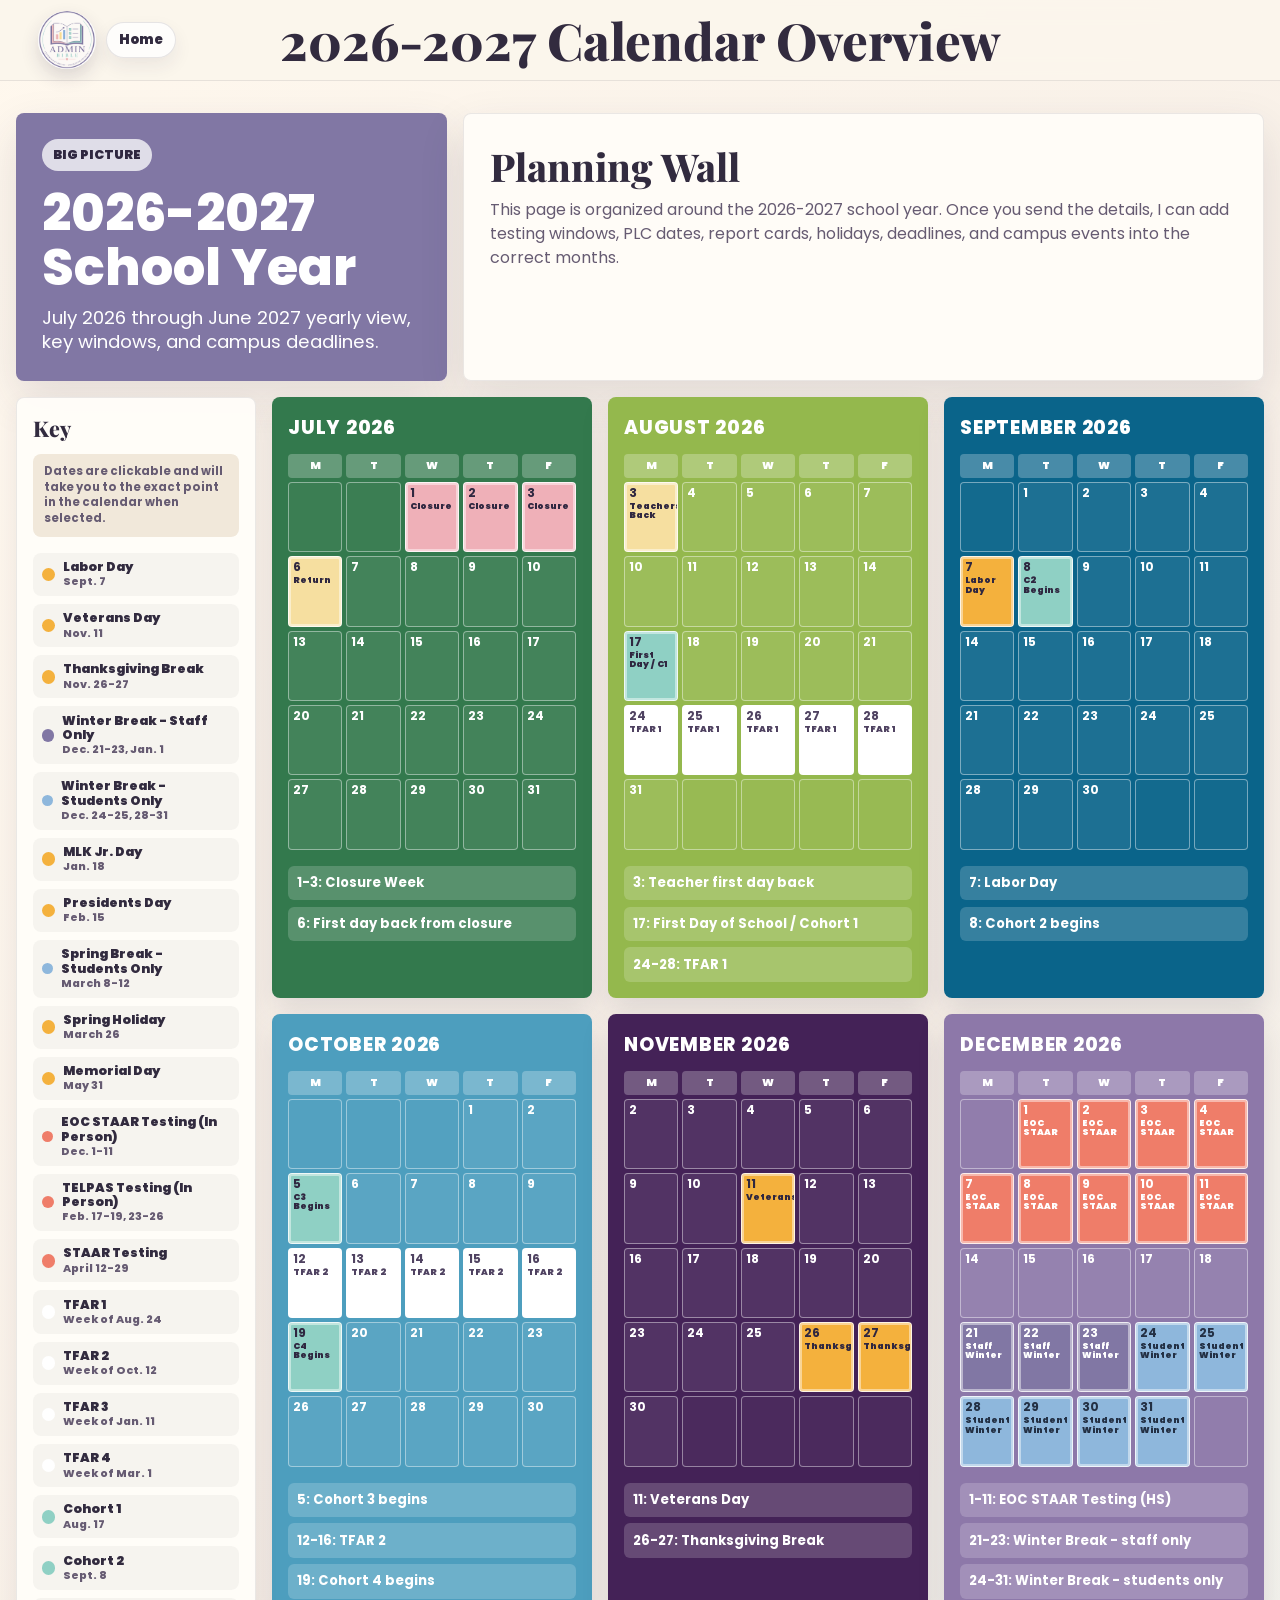
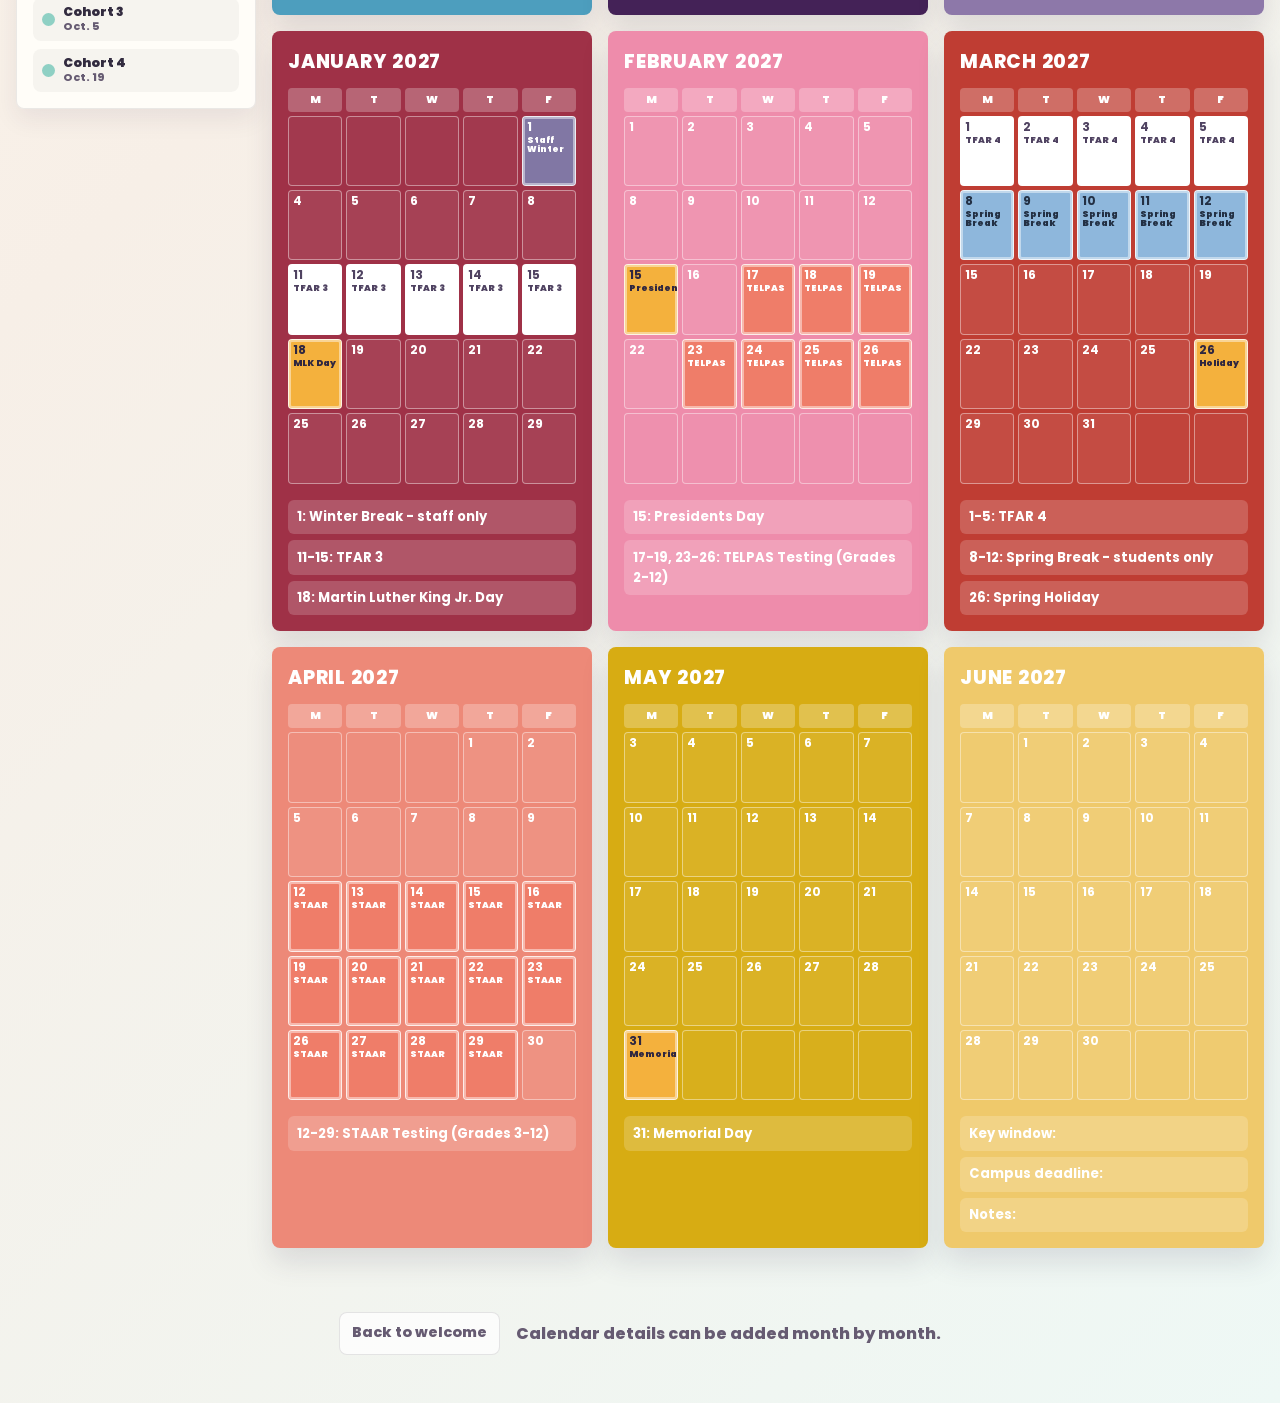
==== commit e7bbe11c: "Label in-person testing in calendar key" ====
--- a/calendar-overview.html
+++ b/calendar-overview.html
@@ -43,8 +43,8 @@
           <a href="#spring-break"><b class="legend-dot studentonly"></b><span>Spring Break - Students Only<br><small>March 8-12</small></span></a>
           <a href="#spring-holiday"><b class="legend-dot dayoff"></b><span>Spring Holiday<br><small>March 26</small></span></a>
           <a href="#memorial-day"><b class="legend-dot dayoff"></b><span>Memorial Day<br><small>May 31</small></span></a>
-          <a href="#eoc-staar"><b class="legend-dot testing"></b><span>EOC STAAR Testing<br><small>Dec. 1-11</small></span></a>
-          <a href="#telpas"><b class="legend-dot testing"></b><span>TELPAS Testing<br><small>Feb. 17-19, 23-26</small></span></a>
+          <a href="#eoc-staar"><b class="legend-dot testing"></b><span>EOC STAAR Testing (In Person)<br><small>Dec. 1-11</small></span></a>
+          <a href="#telpas"><b class="legend-dot testing"></b><span>TELPAS Testing (In Person)<br><small>Feb. 17-19, 23-26</small></span></a>
           <a href="#staar"><b class="legend-dot testing"></b><span>STAAR Testing<br><small>April 12-29</small></span></a>
           <a href="#tfar-1"><b class="legend-dot benchmark"></b><span>TFAR 1<br><small>Week of Aug. 24</small></span></a>
           <a href="#tfar-2"><b class="legend-dot benchmark"></b><span>TFAR 2<br><small>Week of Oct. 12</small></span></a>
